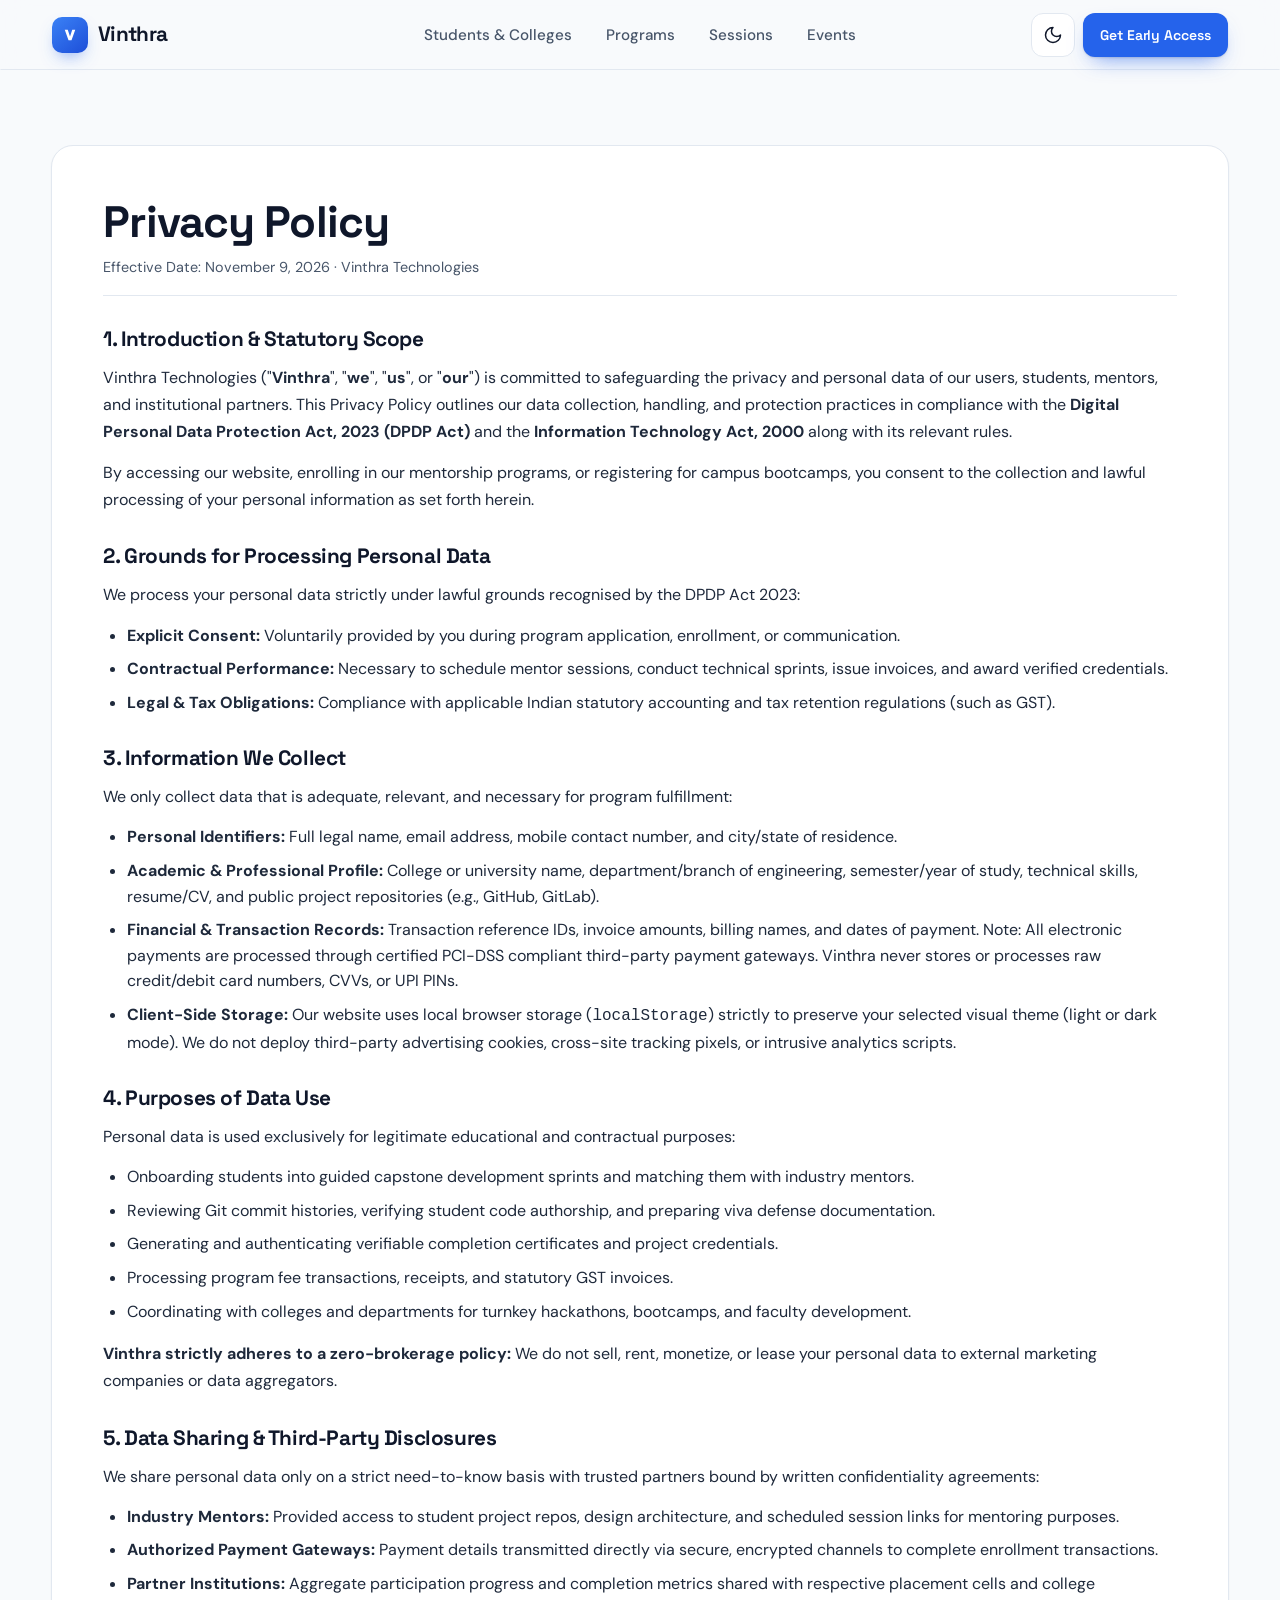
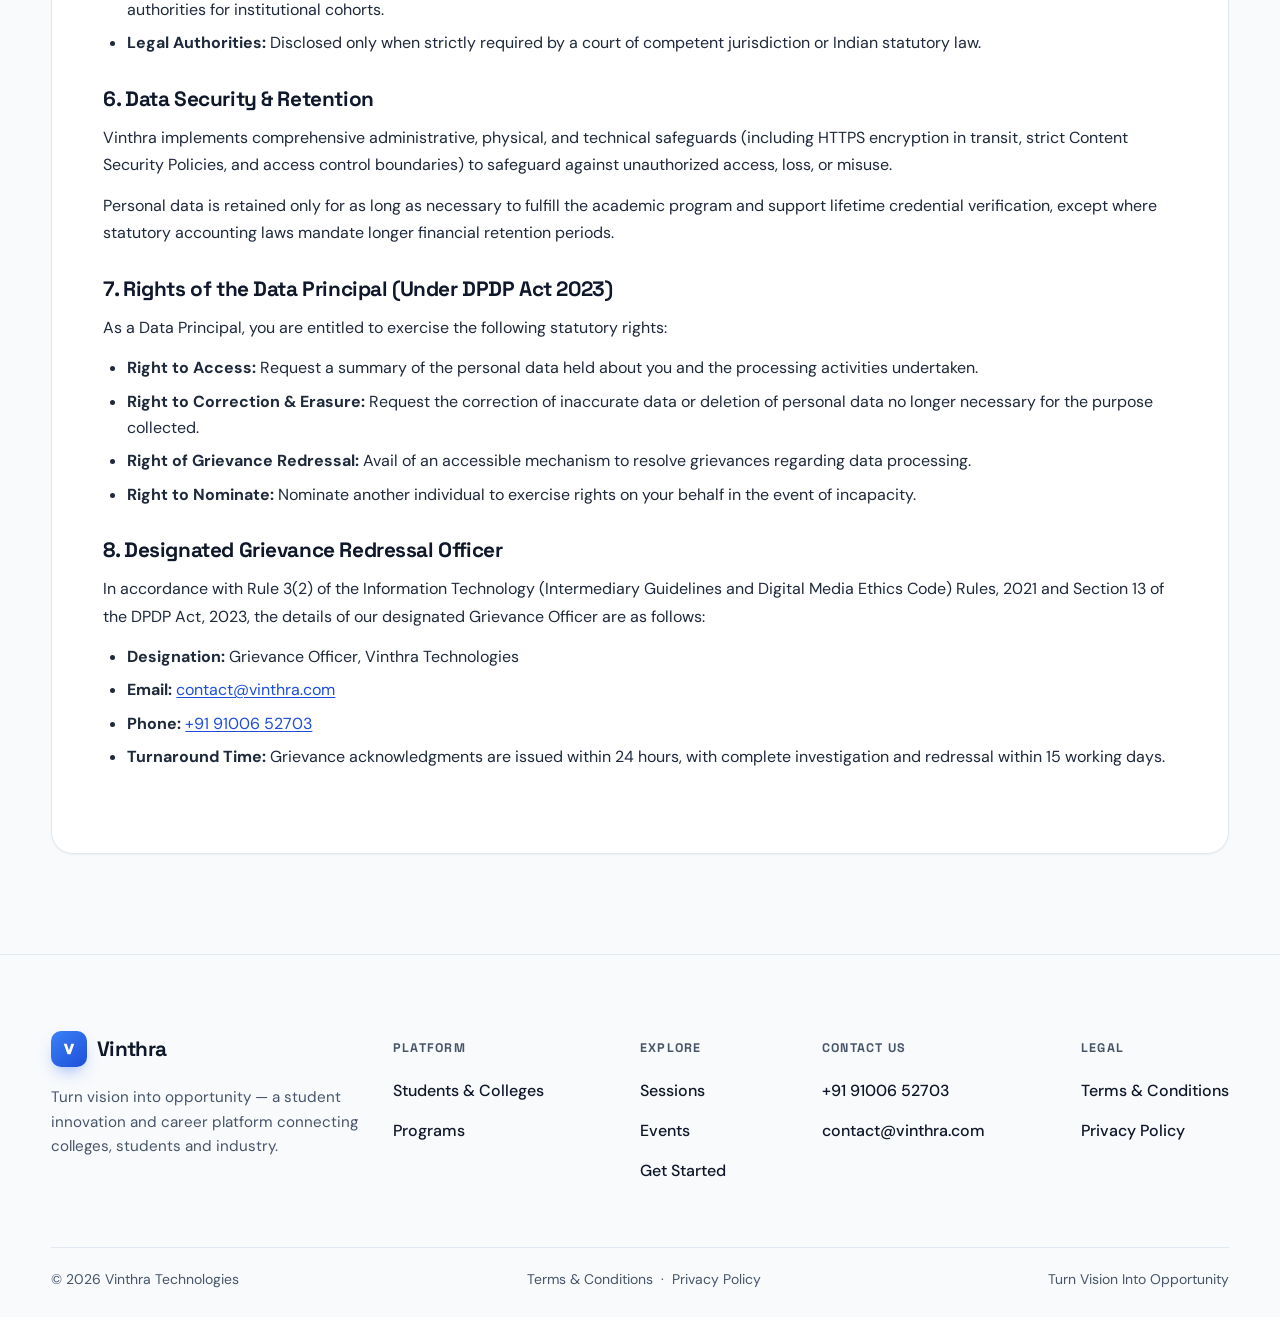
==== privacy.html @ 6ccce5fd "Enhance navbar active section highlighting, scrollspy, and site pages" ====
<!DOCTYPE html>
<html lang="en">
<head>
<meta charset="UTF-8">
<meta name="viewport" content="width=device-width, initial-scale=1, viewport-fit=cover">
<title>Privacy Policy — Vinthra Technologies</title>
<meta name="description" content="Production Privacy Policy for Vinthra Technologies. Compliant with the Digital Personal Data Protection Act (DPDP Act) 2023 and Indian IT regulations.">
<meta name="referrer" content="no-referrer">
<meta name="color-scheme" content="light dark">
<meta name="theme-color" content="#0A0F1C">
<link rel="icon" href="data:image/svg+xml,%3Csvg xmlns='http://www.w3.org/2000/svg' viewBox='0 0 64 64'%3E%3Crect width='64' height='64' rx='16' fill='%232563EB'/%3E%3Cpath d='M18 18h8l6 18 6-18h8L36 46h-8z' fill='%23fff'/%3E%3C/svg%3E">
<link rel="preload" href="fonts/space-grotesk-latin.woff2" as="font" type="font/woff2" crossorigin>
<link rel="preload" href="fonts/dm-sans-latin.woff2" as="font" type="font/woff2" crossorigin>
<script src="js/boot.js"></script>
<link rel="stylesheet" href="css/style.css">
</head>
<body>

<svg class="icon-sprite" width="0" height="0" aria-hidden="true" focusable="false">
<defs>
<symbol id="i-sun" viewBox="0 0 24 24" fill="none" stroke="currentColor" stroke-width="1.8" stroke-linecap="round" stroke-linejoin="round"><circle cx="12" cy="12" r="4"/><path d="M12 2v2M12 20v2m-7.07-17.07 1.41 1.41m11.32 11.32 1.41 1.41M2 12h2m16 0h2M6.34 17.66l-1.41 1.41M19.07 4.93l-1.41 1.41"/></symbol>
<symbol id="i-moon" viewBox="0 0 24 24" fill="none" stroke="currentColor" stroke-width="1.8" stroke-linecap="round" stroke-linejoin="round"><path d="M12 3a6 6 0 0 0 9 9 9 9 0 1 1-9-9Z"/></symbol>
<symbol id="i-arrow" viewBox="0 0 24 24" fill="none" stroke="currentColor" stroke-width="2" stroke-linecap="round" stroke-linejoin="round"><line x1="5" y1="12" x2="19" y2="12"/><polyline points="13 6 19 12 13 18"/></symbol>
</defs>
</svg>

<a class="skip-link" href="#main">Skip to content</a>

<header class="site-nav" id="top-nav">
  <div class="nav-inner">
    <a href="index.html" class="brand" aria-label="Vinthra — Home">
      <span class="brand-mark" aria-hidden="true"><svg viewBox="0 0 64 64"><path d="M18 18h8l6 18 6-18h8L36 46h-8z"/></svg></span>
      <span class="brand-name">Vinthra</span>
    </a>

    <nav class="nav-links" id="nav-links" aria-label="Primary">
      <ul>
        <li><a href="index.html#students-colleges">Students &amp; Colleges</a></li>
        <li><a href="index.html#programs">Programs</a></li>
        <li><a href="index.html#sessions">Sessions</a></li>
        <li><a href="index.html#events">Events</a></li>
      </ul>
      <a href="index.html#cta" class="btn btn-primary nav-menu-cta">Get Early Access <svg aria-hidden="true"><use href="#i-arrow"/></svg></a>
    </nav>

    <div class="nav-actions">
      <button type="button" class="icon-btn theme-toggle" id="theme-toggle" aria-label="Switch colour theme">
        <svg class="icon-sun" aria-hidden="true"><use href="#i-sun"/></svg>
        <svg class="icon-moon" aria-hidden="true"><use href="#i-moon"/></svg>
      </button>
      <a href="index.html#cta" class="btn btn-primary btn-sm nav-cta">Get Early Access</a>
      <button type="button" class="icon-btn nav-toggle" id="nav-toggle" aria-label="Open menu" aria-expanded="false" aria-controls="nav-links">
        <span class="bars" aria-hidden="true"><span></span><span></span><span></span></span>
      </button>
    </div>
  </div>
</header>

<main id="main">
  <div class="legal-page">
    <div class="wrap">
      <article class="legal-card">
        <h1>Privacy Policy</h1>
        <p class="legal-meta">Effective Date: November 9, 2026 · Vinthra Technologies</p>

        <div class="legal-body">
          <section>
            <h2>1. Introduction &amp; Statutory Scope</h2>
            <p>Vinthra Technologies ("<strong>Vinthra</strong>", "<strong>we</strong>", "<strong>us</strong>", or "<strong>our</strong>") is committed to safeguarding the privacy and personal data of our users, students, mentors, and institutional partners. This Privacy Policy outlines our data collection, handling, and protection practices in compliance with the <strong>Digital Personal Data Protection Act, 2023 (DPDP Act)</strong> and the <strong>Information Technology Act, 2000</strong> along with its relevant rules.</p>
            <p>By accessing our website, enrolling in our mentorship programs, or registering for campus bootcamps, you consent to the collection and lawful processing of your personal information as set forth herein.</p>
          </section>

          <section>
            <h2>2. Grounds for Processing Personal Data</h2>
            <p>We process your personal data strictly under lawful grounds recognised by the DPDP Act 2023:</p>
            <ul>
              <li><strong>Explicit Consent:</strong> Voluntarily provided by you during program application, enrollment, or communication.</li>
              <li><strong>Contractual Performance:</strong> Necessary to schedule mentor sessions, conduct technical sprints, issue invoices, and award verified credentials.</li>
              <li><strong>Legal &amp; Tax Obligations:</strong> Compliance with applicable Indian statutory accounting and tax retention regulations (such as GST).</li>
            </ul>
          </section>

          <section>
            <h2>3. Information We Collect</h2>
            <p>We only collect data that is adequate, relevant, and necessary for program fulfillment:</p>
            <ul>
              <li><strong>Personal Identifiers:</strong> Full legal name, email address, mobile contact number, and city/state of residence.</li>
              <li><strong>Academic &amp; Professional Profile:</strong> College or university name, department/branch of engineering, semester/year of study, technical skills, resume/CV, and public project repositories (e.g., GitHub, GitLab).</li>
              <li><strong>Financial &amp; Transaction Records:</strong> Transaction reference IDs, invoice amounts, billing names, and dates of payment. <em>Note: All electronic payments are processed through certified PCI-DSS compliant third-party payment gateways. Vinthra never stores or processes raw credit/debit card numbers, CVVs, or UPI PINs.</em></li>
              <li><strong>Client-Side Storage:</strong> Our website uses local browser storage (<code>localStorage</code>) strictly to preserve your selected visual theme (light or dark mode). We do not deploy third-party advertising cookies, cross-site tracking pixels, or intrusive analytics scripts.</li>
            </ul>
          </section>

          <section>
            <h2>4. Purposes of Data Use</h2>
            <p>Personal data is used exclusively for legitimate educational and contractual purposes:</p>
            <ul>
              <li>Onboarding students into guided capstone development sprints and matching them with industry mentors.</li>
              <li>Reviewing Git commit histories, verifying student code authorship, and preparing viva defense documentation.</li>
              <li>Generating and authenticating verifiable completion certificates and project credentials.</li>
              <li>Processing program fee transactions, receipts, and statutory GST invoices.</li>
              <li>Coordinating with colleges and departments for turnkey hackathons, bootcamps, and faculty development.</li>
            </ul>
            <p><strong>Vinthra strictly adheres to a zero-brokerage policy:</strong> We do not sell, rent, monetize, or lease your personal data to external marketing companies or data aggregators.</p>
          </section>

          <section>
            <h2>5. Data Sharing &amp; Third-Party Disclosures</h2>
            <p>We share personal data only on a strict need-to-know basis with trusted partners bound by written confidentiality agreements:</p>
            <ul>
              <li><strong>Industry Mentors:</strong> Provided access to student project repos, design architecture, and scheduled session links for mentoring purposes.</li>
              <li><strong>Authorized Payment Gateways:</strong> Payment details transmitted directly via secure, encrypted channels to complete enrollment transactions.</li>
              <li><strong>Partner Institutions:</strong> Aggregate participation progress and completion metrics shared with respective placement cells and college authorities for institutional cohorts.</li>
              <li><strong>Legal Authorities:</strong> Disclosed only when strictly required by a court of competent jurisdiction or Indian statutory law.</li>
            </ul>
          </section>

          <section>
            <h2>6. Data Security &amp; Retention</h2>
            <p>Vinthra implements comprehensive administrative, physical, and technical safeguards (including HTTPS encryption in transit, strict Content Security Policies, and access control boundaries) to safeguard against unauthorized access, loss, or misuse.</p>
            <p>Personal data is retained only for as long as necessary to fulfill the academic program and support lifetime credential verification, except where statutory accounting laws mandate longer financial retention periods.</p>
          </section>

          <section>
            <h2>7. Rights of the Data Principal (Under DPDP Act 2023)</h2>
            <p>As a Data Principal, you are entitled to exercise the following statutory rights:</p>
            <ul>
              <li><strong>Right to Access:</strong> Request a summary of the personal data held about you and the processing activities undertaken.</li>
              <li><strong>Right to Correction &amp; Erasure:</strong> Request the correction of inaccurate data or deletion of personal data no longer necessary for the purpose collected.</li>
              <li><strong>Right of Grievance Redressal:</strong> Avail of an accessible mechanism to resolve grievances regarding data processing.</li>
              <li><strong>Right to Nominate:</strong> Nominate another individual to exercise rights on your behalf in the event of incapacity.</li>
            </ul>
          </section>

          <section>
            <h2>8. Designated Grievance Redressal Officer</h2>
            <p>In accordance with Rule 3(2) of the Information Technology (Intermediary Guidelines and Digital Media Ethics Code) Rules, 2021 and Section 13 of the DPDP Act, 2023, the details of our designated Grievance Officer are as follows:</p>
            <ul>
              <li><strong>Designation:</strong> Grievance Officer, Vinthra Technologies</li>
              <li><strong>Email:</strong> <a href="mailto:contact@vinthra.com">contact@vinthra.com</a></li>
              <li><strong>Phone:</strong> <a href="tel:+919100652703">+91 91006 52703</a></li>
              <li><strong>Turnaround Time:</strong> Grievance acknowledgments are issued within 24 hours, with complete investigation and redressal within 15 working days.</li>
            </ul>
          </section>
        </div>
      </article>
    </div>
  </div>
</main>

<footer class="site-footer">
  <div class="wrap">
    <div class="foot-grid">
      <div class="foot-brand">
        <a href="index.html#top" class="brand" aria-label="Vinthra — back to top">
          <span class="brand-mark" aria-hidden="true"><svg viewBox="0 0 64 64"><path d="M18 18h8l6 18 6-18h8L36 46h-8z"/></svg></span>
          <span class="brand-name">Vinthra</span>
        </a>
        <p>Turn vision into opportunity — a student innovation and career platform connecting colleges, students and industry.</p>
      </div>
      <nav class="foot-links" aria-label="Footer">
        <div>
          <p class="foot-title">Platform</p>
          <ul>
            <li><a href="index.html#students-colleges">Students &amp; Colleges</a></li>
            <li><a href="index.html#programs">Programs</a></li>
          </ul>
        </div>
        <div>
          <p class="foot-title">Explore</p>
          <ul>
            <li><a href="index.html#sessions">Sessions</a></li>
            <li><a href="index.html#events">Events</a></li>
            <li><a href="index.html#cta">Get Started</a></li>
          </ul>
        </div>
        <div>
          <p class="foot-title">Contact us</p>
          <ul>
            <li><a href="tel:+919100652703">+91 91006 52703</a></li>
            <li><a href="mailto:contact@vinthra.com">contact@vinthra.com</a></li>
          </ul>
        </div>
        <div>
          <p class="foot-title">Legal</p>
          <ul>
            <li><a href="terms.html">Terms &amp; Conditions</a></li>
            <li><a href="privacy.html">Privacy Policy</a></li>
          </ul>
        </div>
      </nav>
    </div>
    <div class="foot-bottom">
      <span>© 2026 Vinthra Technologies</span>
      <div class="foot-legal-links">
        <a href="terms.html">Terms &amp; Conditions</a>
        <span aria-hidden="true">·</span>
        <a href="privacy.html">Privacy Policy</a>
      </div>
      <span>Turn Vision Into Opportunity</span>
    </div>
  </div>
</footer>

<script src="js/main.js"></script>
</body>
</html>
---- css/style.css ----
/* =====================================================================
   Vinthra — styles
   Direction (ui-ux-pro-max design system): Swiss-minimal layout with
   bento-style card grids · trust blue + orange accent · light & dark.
   Type: Space Grotesk (display) + DM Sans (body), self-hosted.
   Screen-aware: <html data-screen="xs|sm|md|lg|xl|xxl" data-input="mouse|touch">
   is set before first paint (see <head>); layout also uses media queries
   so it still works without JavaScript.
   Alignment: everything sits on one page column (.wrap), including the floating
   nav. Cards share --gap and --card-pad, and cards side by side share their rows
   through subgrid, so their titles, text and footers stay on the same lines.
   ===================================================================== */

/* ---------- Fonts: served from /fonts — no requests to Google ---------- */
@font-face{
  font-family:'Space Grotesk'; font-style:normal; font-weight:400 700; font-display:swap;
  src:url(../fonts/space-grotesk-latin.woff2) format('woff2');
  unicode-range:U+0000-00FF, U+0131, U+0152-0153, U+02BB-02BC, U+02C6, U+02DA, U+02DC, U+0304, U+0308, U+0329, U+2000-206F, U+20AC, U+2122, U+2191, U+2193, U+2212, U+2215, U+FEFF, U+FFFD;
}
@font-face{
  font-family:'Space Grotesk'; font-style:normal; font-weight:400 700; font-display:swap;
  src:url(../fonts/space-grotesk-latin-ext.woff2) format('woff2');
  unicode-range:U+0100-02BA, U+02BD-02C5, U+02C7-02CC, U+02CE-02D7, U+02DD-02FF, U+0304, U+0308, U+0329, U+1D00-1DBF, U+1E00-1E9F, U+1EF2-1EFF, U+2020, U+20A0-20AB, U+20AD-20C4, U+2113, U+2C60-2C7F, U+A720-A7FF;
}
@font-face{
  font-family:'DM Sans'; font-style:normal; font-weight:400 700; font-display:swap;
  src:url(../fonts/dm-sans-latin.woff2) format('woff2');
  unicode-range:U+0000-00FF, U+0131, U+0152-0153, U+02BB-02BC, U+02C6, U+02DA, U+02DC, U+0304, U+0308, U+0329, U+2000-206F, U+20AC, U+2122, U+2191, U+2193, U+2212, U+2215, U+FEFF, U+FFFD;
}
@font-face{
  font-family:'DM Sans'; font-style:normal; font-weight:400 700; font-display:swap;
  src:url(../fonts/dm-sans-latin-ext.woff2) format('woff2');
  unicode-range:U+0100-02BA, U+02BD-02C5, U+02C7-02CC, U+02CE-02D7, U+02DD-02FF, U+0304, U+0308, U+0329, U+1D00-1DBF, U+1E00-1E9F, U+1EF2-1EFF, U+2020, U+20A0-20AB, U+20AD-20C4, U+2113, U+2C60-2C7F, U+A720-A7FF;
}

/* ---------- Design tokens ---------- */
:root{
  --font-display:'Space Grotesk', ui-sans-serif, system-ui, -apple-system, 'Segoe UI', Roboto, sans-serif;
  --font-body:'DM Sans', ui-sans-serif, system-ui, -apple-system, 'Segoe UI', Roboto, sans-serif;

  /* Content fills the screen width; only this side gap (shared with the nav) is left empty.
     16px on small phones → ~4vw → 72px on very wide screens. */
  --gutter:clamp(16px, 4vw, 72px);
  --content:100%;                      /* fills the full width of the screen */
  --gap:clamp(12px, 2vw, 24px);        /* between cards, the same in every grid */
  --card-pad:clamp(18px, 2.6vw, 32px); /* inside cards, so text in stacked cards shares one left edge */
  --nav-h:68px;
  --radius-sm:10px;
  --radius:14px;
  --radius-lg:22px;
  --ease:cubic-bezier(.2, .8, .2, 1);
  --dur:200ms;
}

/* Light theme */
:root,
[data-theme="light"]{
  color-scheme:light;
  --bg:#F8FAFC;
  --band:#F1F5F9;
  --surface:#FFFFFF;
  --surface-2:#F4F7FB;
  --text:#0F172A;
  --text-body:#1E293B;
  --text-muted:#475569;
  --border:#E2E8F0;
  --border-strong:#CBD5E1;

  --primary:#2563EB;          /* white text on it: 5.2:1 */
  --primary-hover:#1D4ED8;
  --on-primary:#FFFFFF;
  --primary-text:#1D4ED8;     /* blue text on light surfaces: 6.7:1 */
  --primary-soft:#DBEAFE;
  --primary-softer:#EFF6FF;

  --accent:#EA580C;
  --accent-text:#C2410C;
  --accent-soft:#FFEDD5;
  --green:#047857;
  --green-soft:#D1FAE5;
  --violet:#6D28D9;
  --violet-soft:#EDE9FE;

  --shadow-sm:0 1px 2px rgba(15,23,42,.05);
  --shadow:0 1px 2px rgba(15,23,42,.04), 0 14px 34px -18px rgba(15,23,42,.22);
  --shadow-lg:0 2px 6px rgba(15,23,42,.05), 0 28px 60px -26px rgba(15,23,42,.34);
  --grid-line:rgba(15,23,42,.055);
  --nav-bg:rgba(248,250,252,.84);
  --nav-active-color:#1D4ED8;
  --nav-active-bg:#DBEAFE;
  --nav-active-border:rgba(37,99,235,.28);
  --nav-active-shadow:0 2px 8px -2px rgba(37,99,235,.22);
}

/* Dark theme */
[data-theme="dark"]{
  color-scheme:dark;
  --bg:#0A0F1C;
  --band:#0D1424;
  --surface:#111A2E;
  --surface-2:#16213A;
  --text:#F8FAFC;
  --text-body:#CBD5E1;
  --text-muted:#94A3B8;       /* on surface: 6.7:1 */
  --border:#1F2A44;
  --border-strong:#2E3C5E;

  --primary:#2563EB;
  --primary-hover:#1D4ED8;
  --on-primary:#FFFFFF;
  --primary-text:#60A5FA;
  --primary-soft:rgba(59,130,246,.16);
  --primary-softer:rgba(59,130,246,.08);

  --accent:#FB923C;
  --accent-text:#FDBA74;
  --accent-soft:rgba(251,146,60,.15);
  --green:#34D399;
  --green-soft:rgba(52,211,153,.14);
  --violet:#A78BFA;
  --violet-soft:rgba(167,139,250,.16);

  --shadow-sm:0 1px 2px rgba(0,0,0,.35);
  --shadow:0 1px 2px rgba(0,0,0,.35), 0 18px 40px -22px rgba(0,0,0,.7);
  --shadow-lg:0 2px 6px rgba(0,0,0,.35), 0 32px 70px -30px rgba(0,0,0,.85);
  --grid-line:rgba(148,163,184,.07);
  --nav-bg:rgba(10,15,28,.8);
  --nav-active-color:#93C5FD;
  --nav-active-bg:rgba(37,99,235,.24);
  --nav-active-border:rgba(96,165,250,.38);
  --nav-active-shadow:0 0 16px -2px rgba(59,130,246,.45);
}

/* Colour tones shared by icons and cards */
.tone-blue  {--tone:var(--primary-text); --tone-soft:var(--primary-soft);}
.tone-orange{--tone:var(--accent-text);  --tone-soft:var(--accent-soft);}
.tone-green {--tone:var(--green);        --tone-soft:var(--green-soft);}
.tone-violet{--tone:var(--violet);       --tone-soft:var(--violet-soft);}

/* ---------- Screen-size scaling ---------- */
@media (min-width:1440px){ :root{--nav-h:72px;} html{font-size:106.25%;} }  /* 17px */
@media (min-width:1920px){ html{font-size:112.5%;} }                         /* 18px */
@media (min-width:2400px){ html{font-size:125%;} }                           /* 20px on 1440p/4K monitors */
@media (max-height:520px) and (orientation:landscape){ :root{--nav-h:60px;} }

/* ---------- Base ---------- */
*,*::before,*::after{box-sizing:border-box;}
html{
  -webkit-text-size-adjust:100%; text-size-adjust:100%;
  scroll-behavior:smooth; scroll-padding-top:calc(var(--nav-h) + env(safe-area-inset-top) + 12px);
}
body{
  margin:0; min-height:100vh;
  background:var(--bg); color:var(--text-body);
  font-family:var(--font-body); font-size:1rem; line-height:1.6;
  -webkit-font-smoothing:antialiased; -moz-osx-font-smoothing:grayscale;
  overflow-x:hidden; font-synthesis:none;
  transition:background-color .3s ease, color .3s ease;
}
h1,h2,h3,h4{font-family:var(--font-display); color:var(--text); margin:0; font-weight:700; line-height:1.15; letter-spacing:-0.02em; text-wrap:balance;}
p{margin:0; text-wrap:pretty;}
ul,ol{margin:0; padding:0; list-style:none;}
a{color:inherit; text-decoration:none;}
button{font:inherit; color:inherit;}
svg{width:1em; height:1em; flex:none;}
img,svg,video{max-width:100%;}
:focus-visible{outline:2px solid var(--primary-text); outline-offset:3px; border-radius:8px;}
#main:focus{outline:none;}
#main:focus-visible{outline:2px solid var(--primary-text); outline-offset:-4px;}

.skip-link{
  position:absolute; left:12px; top:-120px; z-index:300;
  background:var(--primary); color:var(--on-primary); font-weight:600;
  padding:12px 18px; border-radius:var(--radius-sm);
}
.skip-link:focus{top:12px;}

.wrap{
  width:100%; max-width:calc(var(--content) + 2 * var(--gutter)); margin-inline:auto;
  padding-left:max(var(--gutter), env(safe-area-inset-left));
  padding-right:max(var(--gutter), env(safe-area-inset-right));
}

@media (prefers-reduced-motion: reduce){
  html{scroll-behavior:auto;}
  *,*::before,*::after{animation-duration:.001ms !important; animation-iteration-count:1 !important; transition-duration:.001ms !important;}
}

/* ---------- Shared bits ---------- */
.eyebrow{
  display:inline-flex; align-items:center; gap:8px; margin-bottom:18px;
  font-family:var(--font-display); font-size:.8125rem; font-weight:600; letter-spacing:.08em; text-transform:uppercase;
  color:var(--primary-text); background:var(--primary-softer); border:1px solid var(--primary-soft);
  padding:6px 12px; border-radius:999px;
}
.eyebrow .dot{width:6px; height:6px; border-radius:50%; background:var(--accent);}

.section{position:relative; padding:clamp(72px, 9vw, 128px) 0;}
.section-band{background:var(--band); border-block:1px solid var(--border);}
.section-head{max-width:740px; margin-bottom:clamp(36px, 5vw, 60px);}
@media (min-width:1440px){ .section-head{max-width:900px;} }
.section-head h2{font-size:clamp(2rem, 1.35rem + 2.6vw, 3.25rem); line-height:1.06; letter-spacing:-0.035em;}
.section-head p:not(.eyebrow){margin-top:16px; max-width:62ch; color:var(--text-muted); font-size:clamp(1.02rem, .98rem + .25vw, 1.15rem);}
.subhead{font-size:clamp(1.25rem, 1.1rem + .6vw, 1.5rem); letter-spacing:-0.02em; margin-bottom:24px;}
.label{font-family:var(--font-display); font-size:.75rem; font-weight:700; letter-spacing:.1em; text-transform:uppercase; color:var(--primary-text);}

/* ---------- Buttons ---------- */
.btn{
  display:inline-flex; align-items:center; justify-content:center; gap:8px;
  min-height:44px; padding:0 20px; border-radius:12px; border:1px solid transparent;
  font-family:var(--font-display); font-size:.95rem; font-weight:600; line-height:1; letter-spacing:-0.005em;
  white-space:nowrap; cursor:pointer; text-align:center;
  transition:background-color var(--dur) ease, border-color var(--dur) ease, color var(--dur) ease, box-shadow var(--dur) ease, transform var(--dur) var(--ease);
}
.btn svg{width:18px; height:18px; transition:transform var(--dur) var(--ease);}
.btn:active{transform:translateY(1px) scale(.99);}
.btn-sm{padding:0 16px; font-size:.875rem;} /* keeps .btn's 44px height and radius, matching the icon buttons beside it */
.btn-lg{min-height:52px; padding:0 26px; font-size:1rem;}
.btn-primary{
  background:var(--primary); color:var(--on-primary);
  box-shadow:0 1px 2px rgba(15,23,42,.12), 0 10px 22px -10px rgba(37,99,235,.7);
}
.btn-primary:hover{background:var(--primary-hover);}
.btn-secondary{background:var(--surface); color:var(--text); border-color:var(--border-strong);}
.btn-secondary:hover{background:var(--surface-2); border-color:var(--text-muted);}
.btn-light{background:#FFFFFF; color:#1D4ED8;}
.btn-light:hover{background:#EFF6FF;}
.btn-ghost-light{color:#FFFFFF; border-color:rgba(255,255,255,.6);}
.btn-ghost-light:hover{background:rgba(255,255,255,.12); border-color:#FFFFFF;}
[data-input="mouse"] .btn:hover svg{transform:translateX(3px);}
/* touch screens (detected by the screen profile): every tap target at least 44px */
[data-input="touch"] .nav-links ul a,
[data-input="touch"] .foot-links a{min-height:44px;}

.icon-btn{
  display:inline-grid; place-items:center; width:44px; height:44px; flex:none;
  border-radius:12px; border:1px solid var(--border); background:var(--surface); color:var(--text);
  cursor:pointer; transition:background-color var(--dur) ease, border-color var(--dur) ease;
}
.icon-btn:hover{background:var(--surface-2); border-color:var(--border-strong);}
.icon-btn svg{width:20px; height:20px;}

/* ---------- Navigation (vinthra.vercel.app pill shape) ---------- */
.icon-sprite{position:absolute; width:0; height:0; overflow:hidden;}
body{padding-top:calc(var(--nav-h) + env(safe-area-inset-top));}

.site-nav{
  position:fixed; top:0; left:50%; transform:translateX(-50%); z-index:100;
  width:100%; max-width:100%;
  padding-top:env(safe-area-inset-top);
  background:var(--nav-bg);
  -webkit-backdrop-filter:saturate(1.4) blur(14px); backdrop-filter:saturate(1.4) blur(14px);
  border-radius:0;
  border:1.4px solid transparent; border-bottom-color:var(--border);
  box-shadow:none;
  transition:top .35s var(--ease), width .35s var(--ease), max-width .35s var(--ease),
             border-radius .35s ease, border-color .35s ease, box-shadow .35s ease, background-color .3s ease;
}

/* Floating pill state from vinthra.vercel.app when scrolling */
.site-nav.scrolled, .site-nav.pill{
  top:calc(16px + env(safe-area-inset-top));
  width:calc(100% - 32px);
  max-width:1120px;
  border-radius:100px;
  border-color:var(--border);
  box-shadow:0 14px 34px -18px rgba(0,0,0,.45);
}

.nav-inner{
  display:flex; align-items:center; gap:16px; height:var(--nav-h);
  padding-left:max(var(--gutter), env(safe-area-inset-left));
  padding-right:max(var(--gutter), env(safe-area-inset-right));
  margin:0 auto;
  max-width:calc(var(--content) + 2 * var(--gutter));
  width:100%;
  box-sizing:border-box;
  transition:padding .35s var(--ease), height .35s var(--ease), max-width .35s var(--ease);
}

.site-nav.scrolled .nav-inner, .site-nav.pill .nav-inner{
  max-width:1120px;
  padding-left:20px;
  padding-right:18px;
  height:calc(var(--nav-h) - 4px);
}

@media (min-width:1024px){
  .nav-inner{display:grid; grid-template-columns:minmax(0, 1fr) auto minmax(0, 1fr); align-items:center;}
  .brand{justify-self:start;}
  .nav-links{margin:0; justify-self:center;}
  .nav-actions{justify-self:end; margin-left:0;}
}

.brand{display:inline-flex; align-items:center; gap:10px; min-height:44px; color:var(--text); text-decoration:none; flex:none;}
.brand-mark{
  width:36px; height:36px; border-radius:10px; display:grid; place-items:center; flex:none;
  background:linear-gradient(140deg, #3B82F6, #1D4ED8); color:#FFFFFF;
  box-shadow:0 8px 18px -8px rgba(37,99,235,.75);
}
.brand-mark svg{width:24px; height:24px; fill:currentColor;}
.brand-name{font-family:var(--font-display); font-size:1.3rem; font-weight:700; letter-spacing:-0.035em;}

.nav-links{margin-inline:auto;}
.nav-links ul{display:flex; align-items:center; gap:4px; list-style:none; margin:0; padding:0;}
.nav-links ul a{
  position:relative;
  display:inline-flex; align-items:center; min-height:40px; padding:0 15px; border-radius:999px;
  font-size:.95rem; font-weight:500; color:var(--text-muted); text-decoration:none;
  transition:color var(--dur) ease, background-color var(--dur) ease, box-shadow var(--dur) ease;
}
.nav-links ul a:hover{color:var(--text); background:var(--surface-2);}
.nav-links ul a.is-active,
.nav-links ul a.is-active:hover{
  color:var(--nav-active-color);
  font-weight:600;
  background:var(--nav-active-bg);
  box-shadow:inset 0 0 0 1px var(--nav-active-border), var(--nav-active-shadow);
}
.nav-menu-cta{display:none;}
.nav-actions{display:flex; align-items:center; gap:8px; margin-left:auto; flex:none;}

.site-nav.scrolled .icon-btn, .site-nav.scrolled .nav-cta,
.site-nav.pill .icon-btn, .site-nav.pill .nav-cta{
  border-radius:999px;
}

.theme-toggle .icon-sun{display:none;}
[data-theme="dark"] .theme-toggle .icon-sun{display:block;}
[data-theme="dark"] .theme-toggle .icon-moon{display:none;}

.nav-toggle .bars{display:grid; gap:4px; width:18px;}
.nav-toggle .bars span{display:block; height:2px; border-radius:2px; background:currentColor; transition:transform .25s var(--ease), opacity .2s ease;}
.nav-toggle[aria-expanded="true"] .bars span:nth-child(1){transform:translateY(6px) rotate(45deg);}
.nav-toggle[aria-expanded="true"] .bars span:nth-child(2){opacity:0;}
.nav-toggle[aria-expanded="true"] .bars span:nth-child(3){transform:translateY(-6px) rotate(-45deg);}

@media (max-width:1023.98px){
  .nav-inner{
    padding-left:max(16px, env(safe-area-inset-left));
    padding-right:max(16px, env(safe-area-inset-right));
  }
  .site-nav.scrolled .nav-inner, .site-nav.pill .nav-inner{
    padding-left:16px;
    padding-right:12px;
  }
  .nav-links{
    position:absolute; left:0; right:0; top:calc(100% + 8px); margin:0;
    background:var(--surface); border:1px solid var(--border); border-radius:20px; box-shadow:var(--shadow-lg);
    padding:8px 16px 18px;
    max-height:calc(100vh - var(--nav-h) - 32px);
    max-height:calc(var(--app-height, 100vh) - var(--nav-h) - 32px);
    overflow-y:auto; overscroll-behavior:contain;
    opacity:0; transform:translateY(-8px); visibility:hidden; pointer-events:none;
    transition:opacity .2s ease, transform .25s var(--ease), visibility 0s linear .25s;
  }
  .nav-links.open{
    opacity:1; transform:none; visibility:visible; pointer-events:auto;
    transition:opacity .2s ease, transform .25s var(--ease), visibility 0s;
  }
  .nav-links ul{flex-direction:column; align-items:stretch; gap:2px;}
  .nav-links ul li + li{border-top:1px solid var(--border);}
  .nav-links ul a{
    min-height:52px; padding:0 12px; border-radius:10px; font-size:1.05rem; color:var(--text);
    transition:color var(--dur) ease, background-color var(--dur) ease, box-shadow var(--dur) ease, padding-left var(--dur) ease;
  }
  .nav-links ul a:hover{background:var(--surface-2); color:var(--text);}
  .nav-links ul a.is-active,
  .nav-links ul a.is-active:hover{
    color:var(--nav-active-color);
    font-weight:600;
    background:var(--nav-active-bg);
    padding-left:16px;
    box-shadow:inset 3.5px 0 0 0 var(--nav-active-color), var(--nav-active-shadow);
  }
  .nav-menu-cta{display:flex; width:100%; min-height:50px; margin-top:14px;}
}
@media (min-width:1024px){ .nav-toggle{display:none;} }
@media (max-width:767.98px){ .nav-cta{display:none;} }
@media (max-width:359.98px){
  .brand-name{font-size:1.15rem;}
  .brand-mark{width:32px; height:32px;}
  .nav-actions{gap:6px;}
}

/* ---------- Hero ---------- */
.hero{position:relative; overflow:hidden; isolation:isolate; padding:clamp(40px, 7vw, 104px) 0 clamp(56px, 8vw, 120px);}
.hero::before, .hero::after{content:""; position:absolute; z-index:-1; border-radius:50%; pointer-events:none;}
.hero::before{
  width:min(720px, 90vw); aspect-ratio:1; top:-22%; right:-18%;
  background:radial-gradient(circle, color-mix(in srgb, var(--primary) 26%, transparent), transparent 66%);
}
.hero::after{
  width:min(520px, 80vw); aspect-ratio:1; bottom:-6%; left:-16%;
  background:radial-gradient(circle, color-mix(in srgb, var(--accent) 18%, transparent), transparent 66%);
}
.hero-bg{
  position:absolute; inset:0; z-index:-1; pointer-events:none;
  background-image:linear-gradient(var(--grid-line) 1px, transparent 1px), linear-gradient(90deg, var(--grid-line) 1px, transparent 1px);
  background-size:56px 56px; background-position:center top;
  -webkit-mask-image:radial-gradient(ellipse 75% 65% at 50% 35%, #000 25%, transparent 75%);
          mask-image:radial-gradient(ellipse 75% 65% at 50% 35%, #000 25%, transparent 75%);
}
.hero-grid{display:grid; gap:clamp(36px, 6vw, 96px); align-items:center;}
@media (min-width:1024px){ .hero-grid{grid-template-columns:minmax(0, 1.08fr) minmax(0, .92fr);} }
/* Desktop / laptop: the hero fills the first screen (height read by the screen profile) */
@media (min-width:1024px) and (min-height:640px){
  .hero{
    display:flex; align-items:center;
    min-height:calc(100vh - var(--nav-h));
    min-height:calc(var(--app-height, 100vh) - var(--nav-h));
    padding:clamp(32px, 4vw, 64px) 0;
  }
  .hero-grid{width:100%;}
}

.hero h1{font-size:clamp(2.5rem, 1.55rem + 4.5vw, 5.75rem); line-height:1.02; letter-spacing:-0.045em;}
.hero h1 .hl{position:relative; color:var(--primary-text);}
.hero h1 .hl::after{
  content:""; position:absolute; z-index:-1; left:.02em; right:.06em; bottom:.06em; height:.14em;
  border-radius:99px; background:var(--accent); opacity:.8;
}
.hero-sub{margin-top:22px; max-width:58ch; color:var(--text-muted); font-size:clamp(1.05rem, 1rem + .35vw, 1.2rem);}
.hero-sub strong{color:var(--text); font-weight:700;}
.hero-actions{display:flex; flex-wrap:wrap; gap:12px; margin-top:32px;}
.hero-tags{display:flex; flex-wrap:wrap; gap:10px 22px; margin-top:32px;}
.hero-tags li{display:inline-flex; align-items:center; gap:8px; font-size:.95rem; font-weight:500; color:var(--text-muted);}
.hero-tags svg{width:18px; height:18px; color:var(--primary-text);}
/* small screens: the buttons and the tags below them share the same two columns */
@media (max-width:599.98px){
  .hero-actions .btn{flex:1 1 calc(50% - 6px); padding-inline:12px;}
  .hero-tags{display:grid; grid-template-columns:repeat(2, minmax(0, 1fr)); gap:12px;}
}
/* narrowest two-column hero: a tighter gap keeps all four tags on one row */
@media (min-width:1024px) and (max-width:1099.98px){ .hero-tags{column-gap:10px;} }
/* too narrow for two buttons: stack them here rather than rely on wrapping, which differs by browser */
@media (max-width:359.98px){ .hero-actions .btn{flex-basis:100%;} }

/* Interactive card deck — sized per screen (data-screen), fanned out by JS to fit the space */
.hero-visual{display:flex; justify-content:center; perspective:1400px;}
.deck{
  --card-w:212px; --card-h:276px; --deck-h:340px;
  position:relative; width:100%; max-width:520px; height:var(--deck-h);
  transform-style:preserve-3d; /* mouse tilt is eased in JS, one write per frame */
}
[data-screen="xs"] .deck{--card-w:176px; --card-h:232px; --deck-h:290px;}
[data-screen="sm"] .deck{--card-w:196px; --card-h:256px; --deck-h:320px;}
[data-screen="xl"] .deck{--card-w:244px; --card-h:316px; --deck-h:400px; max-width:600px;}
[data-screen="xxl"] .deck{--card-w:268px; --card-h:346px; --deck-h:440px; max-width:660px;}

.deck-card{
  position:absolute; left:50%; top:50%; width:var(--card-w); height:var(--card-h);
  margin-left:calc(var(--card-w) / -2); margin-top:calc(var(--card-h) / -2);
  display:flex; flex-direction:column; justify-content:space-between; padding:18px;
  background:var(--surface); border:1px solid var(--border); border-radius:20px; box-shadow:var(--shadow-lg);
  /* Position = transform (its fan slot, set by JS); idle float = the separate `translate`
     property. Because they are separate, shuffling and dragging never interrupt the float,
     and every change is compositor-only (no layout, no repaint). */
  transform:var(--fan);
  transition:transform .55s cubic-bezier(.22, 1, .36, 1);
  animation:cardFloat 6s ease-in-out infinite; animation-delay:var(--delay, 0s);
  will-change:transform, translate;
  backface-visibility:hidden;
  cursor:grab; user-select:none; -webkit-user-select:none;
  touch-action:pan-y; /* vertical swipes scroll the page; sideways drags move the card */
}
.deck-card::before{
  content:""; position:absolute; inset:0; border-radius:inherit; pointer-events:none;
  background:linear-gradient(180deg, var(--tone-soft), transparent 55%);
}
/* highlight ring: faded in with opacity instead of changing border/box-shadow (which would repaint) */
.deck-card::after{
  content:""; position:absolute; inset:-1px; border-radius:inherit; pointer-events:none;
  border:1px solid var(--primary); box-shadow:0 0 0 3px var(--primary-soft);
  opacity:0; transition:opacity .2s ease;
}
.deck-card > *{position:relative; pointer-events:none;}
/* fallback fan (JS recomputes it to fit the screen) */
.deck-card:nth-child(1){--fan:translate(3px, -19px) rotate(-10deg) translate(-52px, 14px) translateZ(72px); z-index:4;}
.deck-card:nth-child(2){--fan:translate(3px, -19px) rotate(-3deg) translate(-17px, 4px) translateZ(48px); --delay:1.4s; z-index:3;}
.deck-card:nth-child(3){--fan:translate(3px, -19px) rotate(4deg) translate(19px, -2px) translateZ(24px); --delay:.7s; z-index:2;}
.deck-card:nth-child(4){--fan:translate(3px, -19px) rotate(11deg) translate(54px, 10px) translateZ(0px); --delay:2.1s; z-index:1;}
@keyframes cardFloat{0%,100%{translate:0 0;} 50%{translate:0 -8px;}}

.deck-code{
  align-self:flex-start; font-family:var(--font-display); font-size:.75rem; font-weight:600; letter-spacing:.08em;
  color:var(--text-muted); background:var(--surface); border:1px solid var(--border); padding:4px 8px; border-radius:7px;
}
.deck-icon{width:48px; height:48px; border-radius:14px; display:grid; place-items:center; background:var(--tone-soft); color:var(--tone);}
.deck-icon svg{width:24px; height:24px;}
.deck-card h3{font-size:1.4rem; letter-spacing:-0.025em;}
.deck-card p{margin-top:4px; font-size:.875rem; line-height:1.45; color:var(--text-muted);}
[data-screen="xs"] .deck-card{padding:14px; border-radius:16px;}
[data-screen="xs"] .deck-card h3{font-size:1.15rem;}
[data-screen="xs"] .deck-card p{font-size:.8125rem;}
[data-screen="xs"] .deck-icon{width:40px; height:40px; border-radius:12px;}

[data-input="mouse"] .deck-card:hover::after{opacity:.5;}
/* while dragging: follow the pointer 1:1 (no transform transition) and hold the float where it is */
.deck-card.is-dragging{cursor:grabbing; transition:none; animation-play-state:paused; z-index:100 !important;}
.deck-card.is-dragging::after, .deck-card.is-moved::after{opacity:1;}
.deck-card.is-moved{cursor:pointer;}
.deck-card:focus-visible{outline:3px solid var(--primary-text); outline-offset:5px;}
.deck.is-settling .deck-card{transition:none;}
/* Hold the float (cards stay exactly where they are) while it would cost frames:
   off screen, during a drag, and while the mouse tilt is moving — measured to halve the style work. */
.deck.is-idle .deck-card,
.deck[data-dragging="true"] .deck-card,
.deck.is-tilting .deck-card{animation-play-state:paused;}
@media (prefers-reduced-motion: reduce){ .deck-card{animation:none;} }

/* ---------- Students & Colleges (bento) ---------- */
/* Side by side only from 1280px: any narrower and the college card is too thin to line up with its
   neighbour, so the two stack at full width and share three columns instead. */
.pillars{display:grid; gap:var(--gap);}
@media (min-width:1280px){ .pillars{grid-template-columns:minmax(0, 1.5fr) minmax(0, 1fr);} }
.pillar{
  display:flex; flex-direction:column; gap:28px;
  padding:var(--card-pad);
  background:var(--surface); border:1px solid var(--border); border-radius:var(--radius-lg); box-shadow:var(--shadow-sm);
  transition:border-color var(--dur) ease, box-shadow var(--dur) ease;
}
[data-input="mouse"] .pillar:hover{box-shadow:var(--shadow); border-color:var(--border-strong);}
.badge{
  display:inline-flex; align-items:center; gap:6px; padding:6px 10px; border-radius:8px;
  font-family:var(--font-display); font-size:.78rem; font-weight:600; letter-spacing:.06em; text-transform:uppercase;
}
.badge svg{width:16px; height:16px;}
.badge-primary{color:var(--primary-text); background:var(--primary-soft);}
.badge-accent{color:var(--accent-text); background:var(--accent-soft);}
.pillar-head h3{margin-top:14px; font-size:clamp(1.6rem, 1.3rem + 1.2vw, 2.1rem); letter-spacing:-0.03em;}
.pillar-lead{margin-top:10px; max-width:62ch; color:var(--text-muted); font-size:1.02rem;}

/* flex:1 lets the tiles grow to fill the card when the card beside it is taller (no empty gap) */
.feature-grid{display:grid; gap:12px; flex:1 0 auto;}
@media (min-width:600px){ .pillar-students .feature-grid{grid-template-columns:repeat(2, minmax(0, 1fr));} }
/* stacked cards: three columns in both, so the columns carry straight on from one card to the next */
@media (min-width:768px) and (max-width:1279.98px){ .pillar .feature-grid{grid-template-columns:repeat(3, minmax(0, 1fr));} }
/* side by side: three equal rows in both, so the student and college tiles sit on the same lines */
@media (min-width:1280px){ .feature-grid{grid-auto-rows:1fr;} }
.feature{
  display:flex; align-items:flex-start; gap:14px; padding:16px;
  background:var(--surface-2); border:1px solid transparent; border-radius:var(--radius);
  transition:border-color var(--dur) ease, background-color var(--dur) ease;
}
@media (min-width:768px) and (max-width:1279.98px){ .feature{flex-direction:column;} }
[data-input="mouse"] .feature:hover{background:var(--surface); border-color:var(--border-strong);}
.feature-icon{
  width:40px; height:40px; border-radius:12px; display:grid; place-items:center; flex:none;
  background:var(--surface); border:1px solid var(--border); color:var(--primary-text);
}
.pillar-colleges .feature-icon{color:var(--accent-text);}
.feature-icon svg{width:20px; height:20px;}
.feature h4{font-size:1rem; line-height:1.3; letter-spacing:-0.01em;}
.feature p{margin-top:4px; font-size:.9rem; line-height:1.55; color:var(--text-muted);}

.pillar-foot{
  margin-top:auto; display:flex; flex-wrap:wrap; align-items:center; justify-content:space-between; gap:16px;
  padding-top:20px; border-top:1px solid var(--border);
}
.chip-row{display:flex; flex-wrap:wrap; gap:8px;}
.chip{font-size:.8125rem; font-weight:500; padding:6px 12px; border-radius:999px; background:var(--surface-2); border:1px solid var(--border); color:var(--text-body);}
@media (max-width:599.98px){ .pillar-foot .btn{width:100%;} }
/* side by side: the same two parts in both cards, chips along the top and the button along the bottom */
@media (min-width:1280px){ .pillar-foot{flex-flow:column nowrap; align-items:flex-start;} }

/* Cards side by side share rows through subgrid, so one title wrapping moves its neighbours' text
   too and every part stays on the same line. Browsers without subgrid keep the layout above. */
@supports (grid-template-rows:subgrid){
  /* tiles in a row: title and text rows are shared */
  @media (min-width:600px) and (max-width:1279.98px){
    .feature{display:grid; grid-template-columns:auto minmax(0, 1fr); grid-template-rows:subgrid; grid-row:span 2; gap:0 14px;}
    .feature-icon{grid-row:span 2;}
    .feature > div{display:grid; grid-template-rows:subgrid; grid-row:span 2; row-gap:0;}
  }
  /* icon above the text: one more shared row */
  @media (min-width:768px) and (max-width:1279.98px){
    .feature{grid-template-columns:minmax(0, 1fr); grid-row:span 3;}
    .feature-icon{grid-row:auto; margin-bottom:14px;}
  }
  /* the two cards: head, tiles and footer rows are shared */
  @media (min-width:1280px){
    .pillar{display:grid; grid-template-columns:minmax(0, 1fr); grid-template-rows:subgrid; grid-row:span 3;}
    .pillar-foot{margin-top:0;} /* fill the shared row rather than sink to the bottom of it */
  }
}

/* ---------- Programs ---------- */
.domain-grid{display:grid; gap:var(--gap); grid-template-columns:minmax(0, 1fr);}
@media (min-width:600px){
  .domain-grid{grid-template-columns:repeat(2, minmax(0, 1fr));}
  .domain:last-child{grid-column:1 / -1;}
}
@media (min-width:1024px){
  .domain-grid{grid-template-columns:repeat(6, minmax(0, 1fr));}
  .domain{grid-column:span 2;}
  .domain:nth-child(-n+2){grid-column:span 3;}
  .domain:last-child{grid-column:span 2;}
}
/* wide screens: all five domains in one row */
@media (min-width:1440px){
  .domain-grid{grid-template-columns:repeat(5, minmax(0, 1fr));}
  .domain, .domain:nth-child(-n+2), .domain:last-child{grid-column:auto;}
}
.domain{
  position:relative; display:flex; flex-direction:column; gap:8px; overflow:hidden;
  padding:var(--card-pad);
  background:var(--surface); border:1px solid var(--border); border-radius:var(--radius-lg);
  transition:transform var(--dur) var(--ease), box-shadow var(--dur) ease, border-color var(--dur) ease;
}
.domain-top{display:flex; align-items:center; justify-content:space-between; padding-bottom:16px;}
.domain-icon{width:48px; height:48px; border-radius:14px; display:grid; place-items:center; background:var(--tone-soft); color:var(--tone);}
.domain-icon svg{width:24px; height:24px;}
.domain-code{font-family:var(--font-display); font-size:.75rem; font-weight:600; letter-spacing:.08em; color:var(--text-muted);}
.domain h3{font-size:1.2rem; letter-spacing:-0.02em;}
.domain p{font-size:.92rem; color:var(--text-muted); max-width:48ch;}
[data-input="mouse"] .domain:hover{transform:translateY(-3px); box-shadow:var(--shadow); border-color:var(--border-strong);}
/* cards in a row share their icon, title and text rows */
@supports (grid-template-rows:subgrid){
  @media (min-width:600px){ .domain{display:grid; grid-template-rows:subgrid; grid-row:span 3;} }
}

.process{
  margin-top:var(--gap); padding:var(--card-pad);
  background:var(--surface); border:1px solid var(--border); border-radius:var(--radius-lg);
}
.steps{display:grid; gap:0;}
.step{position:relative; padding:0 0 28px 64px;}
.step:last-child{padding-bottom:0;}
.step::before{content:""; position:absolute; left:21px; top:48px; bottom:4px; width:2px; border-radius:2px; background:var(--border-strong);}
.step:last-child::before{display:none;}
.step-num{
  position:absolute; left:0; top:0; z-index:1; width:44px; height:44px; border-radius:50%;
  display:grid; place-items:center; font-family:var(--font-display); font-weight:700; font-size:.95rem;
  color:var(--primary-text); background:var(--surface); border:2px solid var(--primary);
}
.step h4{padding-top:10px; font-size:1.1rem;}
.step p{margin-top:6px; max-width:48ch; font-size:.95rem; color:var(--text-muted);}
@media (min-width:768px){
  .steps{grid-template-columns:repeat(2, minmax(0, 1fr)); gap:36px 28px;}
  .step, .step:last-child{padding:64px 0 0;}
  .step::before{left:52px; right:-20px; top:21px; bottom:auto; width:auto; height:2px;}
  .step:nth-child(2n)::before{display:none;}
}
@media (min-width:1024px){
  .steps{grid-template-columns:repeat(4, minmax(0, 1fr));}
  .step:nth-child(2n)::before{display:block;}
  .step:last-child::before{display:none;}
}
/* steps in a row share their title and text rows */
@supports (grid-template-rows:subgrid){
  @media (min-width:768px){ .step{display:grid; grid-template-rows:subgrid; grid-row:span 2; row-gap:0;} }
}

.program-lower{display:grid; gap:var(--gap); margin-top:var(--gap);}
@media (min-width:900px){ .program-lower{grid-template-columns:repeat(2, minmax(0, 1fr));} }
.deliverables, .quote-card{
  display:flex; flex-direction:column;
  margin:0; padding:var(--card-pad);
  background:var(--surface); border:1px solid var(--border); border-radius:var(--radius-lg);
}
.deliverables .subhead{margin-bottom:10px;}
.check-list{margin-bottom:18px;}
.check-list li{
  display:flex; align-items:center; gap:12px; padding:13px 0;
  font-weight:500; color:var(--text); border-bottom:1px solid var(--border);
}
.check-list li:last-child{border-bottom:none;}
.check{width:26px; height:26px; border-radius:50%; display:grid; place-items:center; flex:none; background:var(--green-soft); color:var(--green);}
.check svg{width:15px; height:15px;}
.format-note{margin-top:auto; padding:16px 18px; border-radius:var(--radius); background:var(--surface-2);}
.format-note p{margin-top:6px; font-size:.92rem; color:var(--text-muted);}
.quote-card{
  gap:20px;
  background:linear-gradient(155deg, var(--primary-softer), var(--surface) 62%);
}
.quote-card blockquote{
  margin:0; font-family:var(--font-display); font-weight:600; color:var(--text);
  font-size:clamp(1.35rem, 1.1rem + 1vw, 1.85rem); line-height:1.3; letter-spacing:-0.025em;
}
.quote-card figcaption{font-size:.9rem; font-weight:500; color:var(--text-muted);}
.who-for{margin-top:auto; padding:16px 18px; border-radius:var(--radius); background:var(--surface); border:1px solid var(--border); border-left:3px solid var(--accent); font-size:.95rem; color:var(--text-muted);}
.who-for strong{color:var(--text);}

/* ---------- Sessions marquee ---------- */
.marquee{
  position:relative; overflow:hidden; padding:6px 0;
  -webkit-mask-image:linear-gradient(90deg, transparent, #000 7%, #000 93%, transparent);
          mask-image:linear-gradient(90deg, transparent, #000 7%, #000 93%, transparent);
}
.marquee-track{
  display:flex; gap:12px; width:max-content;
  animation:marquee var(--marquee-dur, 36s) linear infinite;
  will-change:transform;
}
.marquee-group{display:flex; gap:12px;}
.speaker{
  display:inline-flex; align-items:center; gap:10px; white-space:nowrap;
  padding:12px 20px; border-radius:999px; background:var(--surface); border:1px solid var(--border);
  font-family:var(--font-display); font-weight:500; font-size:clamp(.92rem, .88rem + .2vw, 1.02rem); color:var(--text);
}
.speaker::before{content:""; width:8px; height:8px; border-radius:50%; background:var(--tone);}
@keyframes marquee{
  from{transform:translate3d(0, 0, 0);}
  to{transform:translate3d(calc(-50% - 6px), 0, 0);}
}
@media (prefers-reduced-motion: reduce){
  .marquee{-webkit-mask-image:none; mask-image:none;}
  /* no scrolling: the pills wrap on the page column, lined up with the text above and below */
  .marquee-track{
    animation:none; width:auto; flex-wrap:wrap;
    padding-left:max(var(--gutter), env(safe-area-inset-left));
    padding-right:max(var(--gutter), env(safe-area-inset-right));
  }
  .marquee-group{flex-wrap:wrap;}
  .marquee-group[aria-hidden="true"]{display:none;}
}
.sessions-note{margin-top:18px; font-size:.9rem; color:var(--text-muted);}

/* ---------- Events ---------- */
.event-grid{display:grid; grid-template-columns:repeat(2, minmax(0, 1fr)); gap:var(--gap);}
@media (min-width:900px){ .event-grid{grid-template-columns:repeat(4, minmax(0, 1fr));} }
.event{
  display:flex; flex-direction:column; gap:16px; padding:var(--card-pad);
  background:var(--surface); border:1px solid var(--border); border-radius:var(--radius-lg);
  font-family:var(--font-display); font-weight:600; font-size:clamp(1rem, .95rem + .3vw, 1.15rem); line-height:1.25; color:var(--text);
  transition:transform var(--dur) var(--ease), box-shadow var(--dur) ease, border-color var(--dur) ease;
}
.event-icon{width:48px; height:48px; border-radius:14px; display:grid; place-items:center; background:var(--tone-soft); color:var(--tone);}
.event-icon svg{width:24px; height:24px;}
[data-input="mouse"] .event:hover{transform:translateY(-3px); box-shadow:var(--shadow); border-color:var(--border-strong);}

/* ---------- Final CTA ---------- */
.section-cta{padding-top:clamp(16px, 3vw, 40px);}
.cta-panel{
  position:relative; overflow:hidden; isolation:isolate; text-align:center; color:#FFFFFF;
  padding:clamp(48px, 8vw, 96px) clamp(20px, 5vw, 64px); border-radius:clamp(20px, 3vw, 32px);
  background:linear-gradient(135deg, #1E3A8A 0%, #1D4ED8 50%, #2563EB 100%);
  box-shadow:0 30px 60px -30px rgba(29,78,216,.6);
}
.cta-panel::before{
  content:""; position:absolute; inset:0; z-index:-1;
  background-image:radial-gradient(rgba(255,255,255,.2) 1px, transparent 1px); background-size:22px 22px;
  -webkit-mask-image:radial-gradient(ellipse at center, #000 15%, transparent 70%);
          mask-image:radial-gradient(ellipse at center, #000 15%, transparent 70%);
}
.cta-panel::after{
  content:""; position:absolute; z-index:-1; width:460px; aspect-ratio:1; right:-160px; bottom:-240px; border-radius:50%;
  background:radial-gradient(circle, rgba(251,146,60,.5), transparent 65%);
}
.cta-panel h2{margin-inline:auto; max-width:18ch; color:#FFFFFF; font-size:clamp(2rem, 1.3rem + 2.8vw, 3.25rem); letter-spacing:-0.035em; line-height:1.08;}
.cta-panel p{margin:18px auto 0; max-width:56ch; color:rgba(255,255,255,.88); font-size:clamp(1rem, .96rem + .3vw, 1.15rem);}
.cta-actions{display:flex; flex-wrap:wrap; justify-content:center; gap:12px; margin-top:32px;}
@media (max-width:479.98px){ .cta-actions .btn{flex:1 1 100%;} }
.cta-panel .cta-contact{color:#FFFFFF;} /* full white: 88% falls short of 4.5:1 on the lighter end of the gradient */
.cta-contact a{display:inline-flex; align-items:center; min-height:44px; font-weight:700; color:#FFFFFF; text-decoration:underline; text-underline-offset:3px;}
.cta-contact a:hover{text-decoration-thickness:2px;}
.cta-panel :focus-visible{outline-color:#FFFFFF;} /* the site's blue ring would vanish on this blue panel */

/* ---------- Footer ---------- */
.site-footer{
  border-top:1px solid var(--border);
  padding:clamp(48px, 6vw, 72px) 0 calc(28px + env(safe-area-inset-bottom));
}
.foot-grid{display:grid; gap:32px;}
/* the links take the width they need, so their columns never split onto separate rows */
@media (min-width:768px){ .foot-grid{grid-template-columns:minmax(0, 1fr) auto; align-items:start;} }
.foot-brand p{margin-top:14px; max-width:40ch; font-size:.95rem; color:var(--text-muted);}
/* the column gap is tightest at 768px, where three columns share the row with the brand text */
.foot-links{display:flex; flex-wrap:wrap; gap:24px clamp(40px, 12vw - 52px, 96px);}
.foot-title{margin-bottom:6px; font-family:var(--font-display); font-size:.78rem; font-weight:700; letter-spacing:.1em; text-transform:uppercase; color:var(--text-muted);}
/* the column titles sit on the same centre line as the logo beside them */
@media (min-width:768px){ .foot-title{display:flex; align-items:center; min-height:44px; margin-bottom:0;} }
.foot-links a{display:inline-flex; align-items:center; min-height:40px; font-weight:500; color:var(--text); transition:color var(--dur) ease;}
.foot-links a:hover{color:var(--primary-text);}
@media (pointer:coarse){ .foot-links a{min-height:44px;} }
.foot-bottom{
  margin-top:clamp(32px, 5vw, 56px); padding-top:20px; border-top:1px solid var(--border);
  display:flex; flex-wrap:wrap; justify-content:space-between; gap:8px 24px; font-size:.875rem; color:var(--text-muted);
}

/* ---------- Scroll reveal (visible by default; JS opts elements in) ---------- */
.reveal{transition:opacity .6s ease, transform .6s var(--ease); transition-delay:calc(var(--i, 0) * 70ms);}
.reveal.pre-reveal{opacity:0; transform:translateY(18px);}

/* ---------- Legal pages ---------- */
.legal-page{padding:clamp(40px, 6vw, 80px) 0 clamp(60px, 8vw, 100px);}
.legal-card{
  background:var(--surface); border:1px solid var(--border); border-radius:var(--radius-lg);
  padding:clamp(24px, 4vw, 56px); box-shadow:var(--shadow-sm); width:100%; max-width:100%;
}
.legal-card h1{font-size:clamp(2rem, 1.5rem + 2vw, 2.75rem); margin-bottom:8px;}
.legal-meta{font-size:.9rem; color:var(--text-muted); margin-bottom:32px; padding-bottom:16px; border-bottom:1px solid var(--border);}
.legal-body section{margin-bottom:32px;}
.legal-body h2{font-size:1.3rem; margin-bottom:12px; color:var(--text);}
.legal-body p{color:var(--text-body); margin-bottom:14px; line-height:1.7;}
.legal-body ul{list-style:disc; padding-left:24px; margin-bottom:16px; color:var(--text-body);}
.legal-body li{margin-bottom:8px;}
.legal-body a{color:var(--primary-text); text-decoration:underline; text-underline-offset:2px;}
.foot-legal-links{display:inline-flex; align-items:center; gap:8px;}
.foot-legal-links a:hover{color:var(--primary-text);}

/* ---------- Short landscape screens (phones on their side) ---------- */
@media (max-height:520px) and (orientation:landscape){
  .hero{padding:28px 0 48px;}
  .section{padding:56px 0;}
}
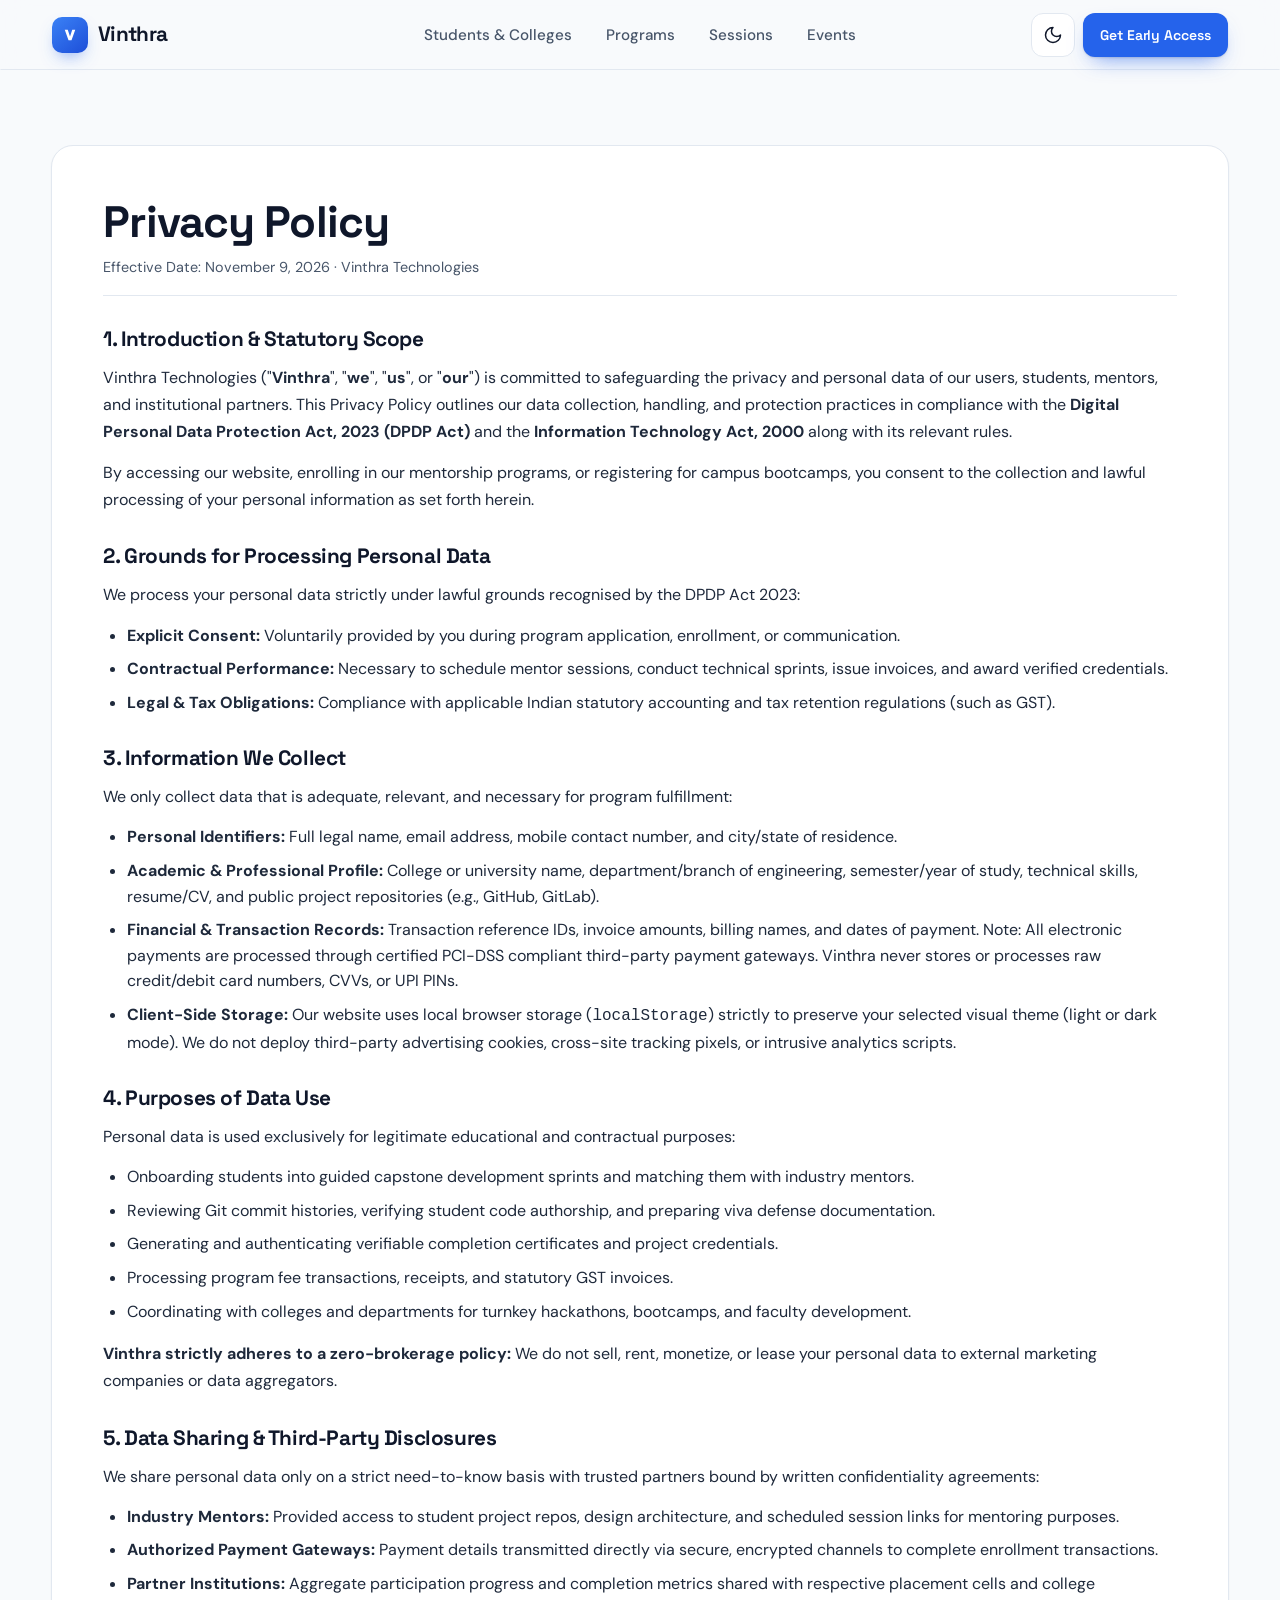
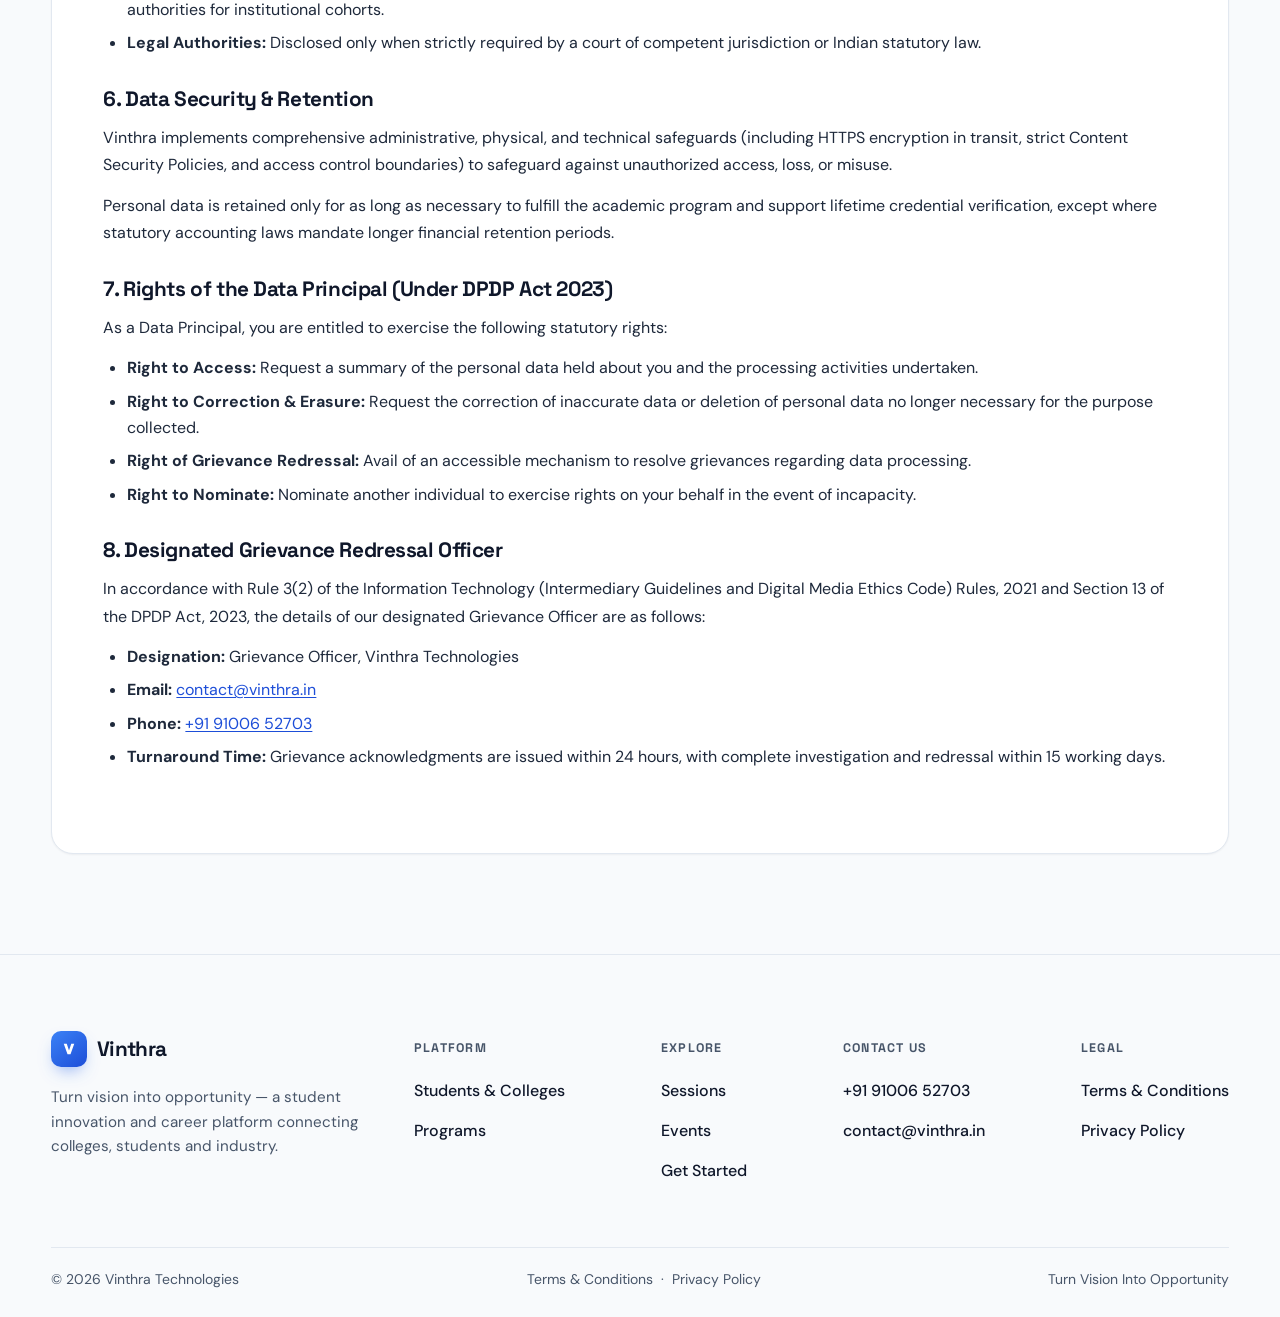
==== commit 0ba92053: "Updated the ui and contact information" ====
--- a/privacy.html
+++ b/privacy.html
@@ -137,7 +137,7 @@
             <p>In accordance with Rule 3(2) of the Information Technology (Intermediary Guidelines and Digital Media Ethics Code) Rules, 2021 and Section 13 of the DPDP Act, 2023, the details of our designated Grievance Officer are as follows:</p>
             <ul>
               <li><strong>Designation:</strong> Grievance Officer, Vinthra Technologies</li>
-              <li><strong>Email:</strong> <a href="mailto:contact@vinthra.com">contact@vinthra.com</a></li>
+              <li><strong>Email:</strong> <a href="mailto:contact@vinthra.in">contact@vinthra.in</a></li>
               <li><strong>Phone:</strong> <a href="tel:+919100652703">+91 91006 52703</a></li>
               <li><strong>Turnaround Time:</strong> Grievance acknowledgments are issued within 24 hours, with complete investigation and redressal within 15 working days.</li>
             </ul>
@@ -178,7 +178,7 @@
           <p class="foot-title">Contact us</p>
           <ul>
             <li><a href="tel:+919100652703">+91 91006 52703</a></li>
-            <li><a href="mailto:contact@vinthra.com">contact@vinthra.com</a></li>
+            <li><a href="mailto:contact@vinthra.in">contact@vinthra.in</a></li>
           </ul>
         </div>
         <div>
--- a/css/style.css
+++ b/css/style.css
@@ -195,12 +195,20 @@
 }
 .eyebrow .dot{width:6px; height:6px; border-radius:50%; background:var(--accent);}
 
-.section{position:relative; padding:clamp(72px, 9vw, 128px) 0;}
+.section{position:relative; padding:clamp(48px, 6vw, 76px) 0;}
 .section-band{background:var(--band); border-block:1px solid var(--border);}
-.section-head{max-width:740px; margin-bottom:clamp(36px, 5vw, 60px);}
-@media (min-width:1440px){ .section-head{max-width:900px;} }
+.section-head{max-width:880px; margin-bottom:clamp(24px, 3.5vw, 36px);}
+@media (min-width:1440px){ .section-head{max-width:1040px;} }
 .section-head h2{font-size:clamp(2rem, 1.35rem + 2.6vw, 3.25rem); line-height:1.06; letter-spacing:-0.035em;}
-.section-head p:not(.eyebrow){margin-top:16px; max-width:62ch; color:var(--text-muted); font-size:clamp(1.02rem, .98rem + .25vw, 1.15rem);}
+.section-head p:not(.eyebrow){margin-top:16px; max-width:85ch; color:var(--text-muted); font-size:clamp(1.02rem, .98rem + .25vw, 1.15rem);}
+#students-colleges .section-head{max-width:100%;}
+#students-colleges .section-head p:not(.eyebrow){
+  max-width:100%; white-space:nowrap;
+  font-size:clamp(0.85rem, 0.65rem + 0.42vw, 1.15rem);
+}
+@media (max-width:960px){
+  #students-colleges .section-head p:not(.eyebrow){white-space:normal;}
+}
 .subhead{font-size:clamp(1.25rem, 1.1rem + .6vw, 1.5rem); letter-spacing:-0.02em; margin-bottom:24px;}
 .label{font-family:var(--font-display); font-size:.75rem; font-weight:700; letter-spacing:.1em; text-transform:uppercase; color:var(--primary-text);}
 
@@ -384,7 +392,7 @@
 }
 
 /* ---------- Hero ---------- */
-.hero{position:relative; overflow:hidden; isolation:isolate; padding:clamp(40px, 7vw, 104px) 0 clamp(56px, 8vw, 120px);}
+.hero{position:relative; overflow:hidden; isolation:isolate; padding:clamp(36px, 5vw, 64px) 0 clamp(32px, 4.5vw, 52px);}
 .hero::before, .hero::after{content:""; position:absolute; z-index:-1; border-radius:50%; pointer-events:none;}
 .hero::before{
   width:min(720px, 90vw); aspect-ratio:1; top:-22%; right:-18%;
@@ -460,7 +468,11 @@
   transition:transform .55s cubic-bezier(.22, 1, .36, 1);
   animation:cardFloat 6s ease-in-out infinite; animation-delay:var(--delay, 0s);
   will-change:transform, translate;
+  -webkit-font-smoothing:antialiased;
+  -moz-osx-font-smoothing:grayscale;
+  text-rendering:optimizeLegibility;
   backface-visibility:hidden;
+  -webkit-backface-visibility:hidden;
   cursor:grab; user-select:none; -webkit-user-select:none;
   touch-action:pan-y; /* vertical swipes scroll the page; sideways drags move the card */
 }
@@ -476,10 +488,10 @@
 }
 .deck-card > *{position:relative; pointer-events:none;}
 /* fallback fan (JS recomputes it to fit the screen) */
-.deck-card:nth-child(1){--fan:translate(3px, -19px) rotate(-10deg) translate(-52px, 14px) translateZ(72px); z-index:4;}
-.deck-card:nth-child(2){--fan:translate(3px, -19px) rotate(-3deg) translate(-17px, 4px) translateZ(48px); --delay:1.4s; z-index:3;}
-.deck-card:nth-child(3){--fan:translate(3px, -19px) rotate(4deg) translate(19px, -2px) translateZ(24px); --delay:.7s; z-index:2;}
-.deck-card:nth-child(4){--fan:translate(3px, -19px) rotate(11deg) translate(54px, 10px) translateZ(0px); --delay:2.1s; z-index:1;}
+.deck-card:nth-child(1){--fan:translate(3px, -19px) rotate(-10deg) translate(-52px, 14px); z-index:4;}
+.deck-card:nth-child(2){--fan:translate(3px, -19px) rotate(-3deg) translate(-17px, 4px); --delay:1.4s; z-index:3;}
+.deck-card:nth-child(3){--fan:translate(3px, -19px) rotate(4deg) translate(19px, -2px); --delay:.7s; z-index:2;}
+.deck-card:nth-child(4){--fan:translate(3px, -19px) rotate(11deg) translate(54px, 10px); --delay:2.1s; z-index:1;}
 @keyframes cardFloat{0%,100%{translate:0 0;} 50%{translate:0 -8px;}}
 
 .deck-code{
@@ -509,11 +521,8 @@
 .deck.is-tilting .deck-card{animation-play-state:paused;}
 @media (prefers-reduced-motion: reduce){ .deck-card{animation:none;} }
 
-/* ---------- Students & Colleges (bento) ---------- */
-/* Side by side only from 1280px: any narrower and the college card is too thin to line up with its
-   neighbour, so the two stack at full width and share three columns instead. */
+/* ---------- Students & Colleges (stacked) ---------- */
 .pillars{display:grid; gap:var(--gap);}
-@media (min-width:1280px){ .pillars{grid-template-columns:minmax(0, 1.5fr) minmax(0, 1fr);} }
 .pillar{
   display:flex; flex-direction:column; gap:28px;
   padding:var(--card-pad);
@@ -531,19 +540,15 @@
 .pillar-head h3{margin-top:14px; font-size:clamp(1.6rem, 1.3rem + 1.2vw, 2.1rem); letter-spacing:-0.03em;}
 .pillar-lead{margin-top:10px; max-width:62ch; color:var(--text-muted); font-size:1.02rem;}
 
-/* flex:1 lets the tiles grow to fill the card when the card beside it is taller (no empty gap) */
 .feature-grid{display:grid; gap:12px; flex:1 0 auto;}
 @media (min-width:600px){ .pillar-students .feature-grid{grid-template-columns:repeat(2, minmax(0, 1fr));} }
-/* stacked cards: three columns in both, so the columns carry straight on from one card to the next */
-@media (min-width:768px) and (max-width:1279.98px){ .pillar .feature-grid{grid-template-columns:repeat(3, minmax(0, 1fr));} }
-/* side by side: three equal rows in both, so the student and college tiles sit on the same lines */
-@media (min-width:1280px){ .feature-grid{grid-auto-rows:1fr;} }
+@media (min-width:768px){ .pillar .feature-grid{grid-template-columns:repeat(3, minmax(0, 1fr));} }
 .feature{
   display:flex; align-items:flex-start; gap:14px; padding:16px;
   background:var(--surface-2); border:1px solid transparent; border-radius:var(--radius);
   transition:border-color var(--dur) ease, background-color var(--dur) ease;
 }
-@media (min-width:768px) and (max-width:1279.98px){ .feature{flex-direction:column;} }
+@media (min-width:768px){ .feature{flex-direction:column;} }
 [data-input="mouse"] .feature:hover{background:var(--surface); border-color:var(--border-strong);}
 .feature-icon{
   width:40px; height:40px; border-radius:12px; display:grid; place-items:center; flex:none;
@@ -561,27 +566,18 @@
 .chip-row{display:flex; flex-wrap:wrap; gap:8px;}
 .chip{font-size:.8125rem; font-weight:500; padding:6px 12px; border-radius:999px; background:var(--surface-2); border:1px solid var(--border); color:var(--text-body);}
 @media (max-width:599.98px){ .pillar-foot .btn{width:100%;} }
-/* side by side: the same two parts in both cards, chips along the top and the button along the bottom */
-@media (min-width:1280px){ .pillar-foot{flex-flow:column nowrap; align-items:flex-start;} }
-
-/* Cards side by side share rows through subgrid, so one title wrapping moves its neighbours' text
-   too and every part stays on the same line. Browsers without subgrid keep the layout above. */
+
 @supports (grid-template-rows:subgrid){
   /* tiles in a row: title and text rows are shared */
-  @media (min-width:600px) and (max-width:1279.98px){
+  @media (min-width:600px){
     .feature{display:grid; grid-template-columns:auto minmax(0, 1fr); grid-template-rows:subgrid; grid-row:span 2; gap:0 14px;}
     .feature-icon{grid-row:span 2;}
     .feature > div{display:grid; grid-template-rows:subgrid; grid-row:span 2; row-gap:0;}
   }
   /* icon above the text: one more shared row */
-  @media (min-width:768px) and (max-width:1279.98px){
+  @media (min-width:768px){
     .feature{grid-template-columns:minmax(0, 1fr); grid-row:span 3;}
     .feature-icon{grid-row:auto; margin-bottom:14px;}
-  }
-  /* the two cards: head, tiles and footer rows are shared */
-  @media (min-width:1280px){
-    .pillar{display:grid; grid-template-columns:minmax(0, 1fr); grid-template-rows:subgrid; grid-row:span 3;}
-    .pillar-foot{margin-top:0;} /* fill the shared row rather than sink to the bottom of it */
   }
 }
 
@@ -653,8 +649,8 @@
 }
 
 .program-lower{display:grid; gap:var(--gap); margin-top:var(--gap);}
-@media (min-width:900px){ .program-lower{grid-template-columns:repeat(2, minmax(0, 1fr));} }
-.deliverables, .quote-card{
+@media (min-width:900px){ .program-lower{grid-template-columns:repeat(2, minmax(0, 1fr)); align-items:center;} }
+.deliverables{
   display:flex; flex-direction:column;
   margin:0; padding:var(--card-pad);
   background:var(--surface); border:1px solid var(--border); border-radius:var(--radius-lg);
@@ -670,16 +666,23 @@
 .check svg{width:15px; height:15px;}
 .format-note{margin-top:auto; padding:16px 18px; border-radius:var(--radius); background:var(--surface-2);}
 .format-note p{margin-top:6px; font-size:.92rem; color:var(--text-muted);}
-.quote-card{
-  gap:20px;
-  background:linear-gradient(155deg, var(--primary-softer), var(--surface) 62%);
-}
-.quote-card blockquote{
+
+.quote-block{
+  display:flex; flex-direction:column; gap:20px;
+  margin:0; padding:clamp(12px, 2vw, 28px);
+  background:none; border:none; box-shadow:none;
+  text-align:center;
+}
+.quote-block blockquote{
   margin:0; font-family:var(--font-display); font-weight:600; color:var(--text);
-  font-size:clamp(1.35rem, 1.1rem + 1vw, 1.85rem); line-height:1.3; letter-spacing:-0.025em;
-}
-.quote-card figcaption{font-size:.9rem; font-weight:500; color:var(--text-muted);}
-.who-for{margin-top:auto; padding:16px 18px; border-radius:var(--radius); background:var(--surface); border:1px solid var(--border); border-left:3px solid var(--accent); font-size:.95rem; color:var(--text-muted);}
+  font-size:clamp(1.4rem, 1.15rem + 1.2vw, 2.05rem); line-height:1.35; letter-spacing:-0.03em;
+}
+.quote-block figcaption{font-size:.95rem; font-weight:500; color:var(--text-muted);}
+.who-for{
+  margin-top:8px; padding:16px 18px; border-radius:var(--radius);
+  background:var(--surface); border:1px solid var(--border); border-left:3px solid var(--accent);
+  font-size:.95rem; color:var(--text-muted);
+}
 .who-for strong{color:var(--text);}
 
 /* ---------- Sessions marquee ---------- */
@@ -715,7 +718,9 @@
   .marquee-group{flex-wrap:wrap;}
   .marquee-group[aria-hidden="true"]{display:none;}
 }
-.sessions-note{margin-top:18px; font-size:.9rem; color:var(--text-muted);}
+.sessions-note{margin-top:14px; font-size:.9rem; color:var(--text-muted);}
+#sessions{padding-bottom:0;}
+#sessions .section-head{margin-bottom:clamp(16px, 2.5vw, 24px);}
 
 /* ---------- Events ---------- */
 .event-grid{display:grid; grid-template-columns:repeat(2, minmax(0, 1fr)); gap:var(--gap);}
